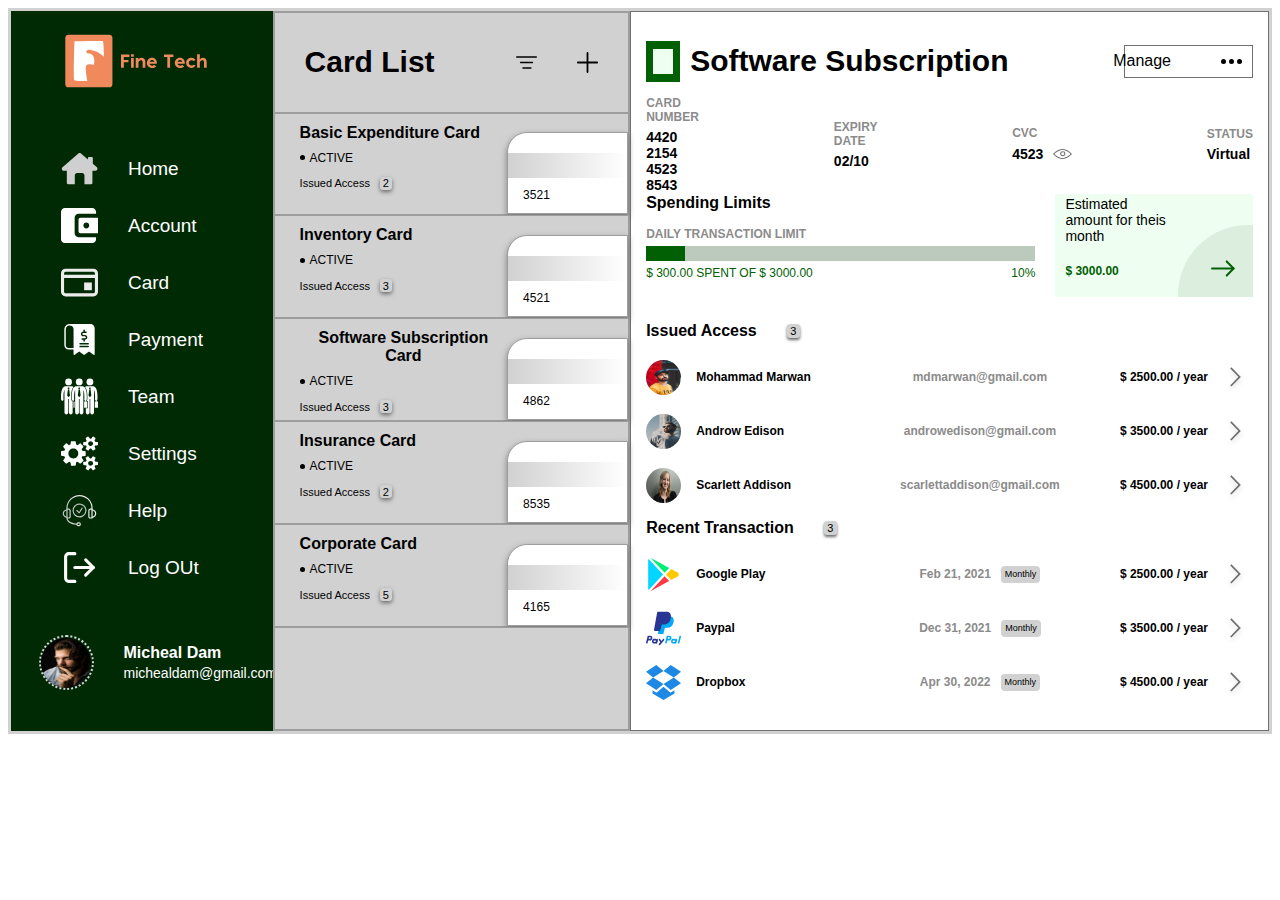
==== index.html @ e35bd16f "added meta data" ====
<!DOCTYPE html>
<html lang="eng">
    <head>
        <title> Fine Tech </title>
        <meta charset="utf-8">
        <meta name="viewport" content="width=device-width, initial-scale=1">
        <link rel="stylesheet" href="Style.css">
        
    </head>

    <body id="container">
        <div id="left-section">
            <div class="P-logo">
                <img width="150px" height="80px" src="logo.svg" >
            </div>

            <div class="P-manue-bar">
                <button class="button" style="text-decoration:none">
                    <div class="icon">
                        <img width="37px" height="45px" src="Home.svg">
                    </div>
                    <div class="text">Home</div>
                </button>

                <button class="button" style="text-decoration:none">
                    <div class="icon">
                        <img width="37px" height="45px" src="Account.svg">
                    </div>
                    <div class="text">Account</div>
                </button>

                <button class="button" style="text-decoration:none">
                    <div class="icon">
                        <img width="37px" height="45px" src="Card.svg">
                    </div>
                    <div class="text">Card</div>
                </button>

                <button class="button" style="text-decoration:none">
                    <div class="icon">
                        <img width="37px" height="45px" src="Payment (2).svg">
                    </div>
                    <div class="text">Payment</div>
                </button>

                <button class="button" style="text-decoration:none">
                    <div class="icon">
                        <img width="37px" height="45px" src="Team.svg">
                    </div>
                    <div class="text">Team</div>
                </button>

                <button class="button" style="text-decoration:none">
                    <div class="icon">
                        <img width="37px" height="45px" src="Settings.svg">
                    </div>
                    <div class="text">Settings</div>
                </button>

                <button class="button" style="text-decoration:none">
                    <div class="icon">
                        <img width="37px" height="45px" src="Help.svg">
                    </div>
                    <div class="text">Help</div>
                </button>

                <button class="button" style="text-decoration:none">
                    <div class="icon">
                        <img width="37px" height="45px" src="Log out.svg">
                    </div>
                    <div class="text">Log OUt</div>
                </button>
            </div>

            <div class="P-profile">
                <div class="Profile">
                    <div class="profile-picture">
                        <img width="50px" height="50px" style="border-radius: 200px;" src="Micheal Dam.jpg">
                    </div>
                    <div class="name-email">
                        <div class="profile-name"> Micheal Dam </div>
                        <div class="profile-email"> michealdam@gmail.com </div>
                    </div>
                </div>
            </div>
        </div>

        <div id="middle-section">
            <div class="card-header">
                <div class="card-list"> Card List </div>
                <div class="P-filter-add">
                    <div class="filter-add">
                        <img width="21px" height="21px" src="filter.svg">
                        <img width="21px" height="21px" src="add.svg">
                    </div>
                </div>
            </div>

            <button class="card">
                <div class="card-name">
                    <div class="card-child-1">
                        <div class="card-title"> Basic Expenditure Card </div>
                        <div class="card-status">
                            <div class="bullet-point"> </div>
                            <P class="status"> ACTIVE </P>
                        </div>
                    </div>

                    <div class="card-child-2">
                        <div class="issued-access"> Issued Access </div>
                        <div class="access">
                            <div class="access-num">2</div>
                        </div>
                    </div>
                </div>

                <div class="card-pic">
                    <div class="main-card">
                        <div class="gradiant"></div>
                        <div class="card-code">3521</div>
                    </div>
                </div>
            </button>

            <button class="card">
                <div class="card-name">
                    <div class="card-child-1">
                        <div class="card-title"> Inventory Card </div>
                        <div class="card-status">
                            <div class="bullet-point"> </div>
                            <P class="status"> ACTIVE </P>
                        </div>
                    </div>

                    <div class="card-child-2">
                        <div class="issued-access"> Issued Access </div>
                        <div class="access">
                            <div class="access-num">3</div>
                        </div>
                    </div>
                </div>

                <div class="card-pic">
                    <div class="main-card">
                        <div class="gradiant"></div>
                        <div class="card-code">4521</div>
                    </div>
                </div>
            </button>

            <button class="card">
                <div class="card-name">
                    <div class="card-child-1">
                        <div class="card-title"> Software Subscription Card </div>
                        <div class="card-status">
                            <div class="bullet-point"> </div>
                            <P class="status"> ACTIVE </P>
                        </div>
                    </div>

                    <div class="card-child-2">
                        <div class="issued-access"> Issued Access </div>
                        <div class="access">
                            <div class="access-num">3</div>
                        </div>
                    </div>
                </div>

                <div class="card-pic">
                    <div class="main-card">
                        <div class="gradiant"></div>
                        <div class="card-code">4862</div>
                    </div>
                </div>
            </button>

            <button class="card">
                <div class="card-name">
                    <div class="card-child-1">
                        <div class="card-title"> Insurance Card </div>
                        <div class="card-status">
                            <div class="bullet-point"> </div>
                            <P class="status"> ACTIVE </P>
                        </div>
                    </div>

                    <div class="card-child-2">
                        <div class="issued-access"> Issued Access </div>
                        <div class="access">
                            <div class="access-num">2</div>
                        </div>
                    </div>
                </div>

                <div class="card-pic">
                    <div class="main-card">
                        <div class="gradiant"></div>
                        <div class="card-code">8535</div>
                    </div>
                </div>
            </button>

            <button class="card">
                <div class="card-name">
                    <div class="card-child-1">
                        <div class="card-title"> Corporate Card </div>
                        <div class="card-status">
                            <div class="bullet-point"> </div>
                            <P class="status"> ACTIVE </P>
                        </div>
                    </div>

                    <div class="card-child-2">
                        <div class="issued-access"> Issued Access </div>
                        <div class="access">
                            <div class="access-num">5</div>
                        </div>
                    </div>
                </div>

                <div class="card-pic">
                    <div class="main-card">
                        <div class="gradiant"></div>
                        <div class="card-code">4165</div>
                    </div>
                </div>
            </button>

            <button class="card">

            </button>
        </div>

        <div id="right-section">
            <div class="p-right-header">
                <div class="icon-software-subscription">
                    <div class="p-icon">
                        <div class="layer1"></div>
                    </div>
                    <div class="software-subscription-text"> Software Subscription </div>
                </div>

                <div class="manage-option">
                    <div class="p-manage-option">
                        <div class="manage-text">Manage</div>
                        <div class="option">
                            <div class="bullet-point"></div>
                            <div class="bullet-point"></div>
                            <div class="bullet-point"></div>
                        </div>
                    </div>
                </div>
            </div>

            <div class="p-card-information">
                <div class="p-text-number">
                    <div class="text-1">CARD NUMBER</div>
                    <div class="text-2">4420 2154 4523 8543</div>
                </div>

                <div class="p-text-expiry-date">
                    <div class="text-1">EXPIRY DATE</div>
                    <div class="text-2">02/10</div>
                </div>

                <div class="p-text-cvc-eye">
                    <div class="text-1">CVC</div>
                    <div class="cvc-eye">
                        <div class="text-2">4523</div>
                        <div class="eye">
                            <img src="Eye.svg">
                        </div>
                    </div>
                </div>

                <div class="p-text-status">
                    <div class="text-1"> STATUS </div>
                    <div class="text-2"> Virtual </div>
                </div>
            </div>

            <div class="p-spending-limits">
                <div class="title-daily-transaction-limit">
                    <div class="section-title">Spending Limits</div>
                    <div class="transaction-limit-bar-spent">
                        <div class="transaction-limit">DAILY TRANSACTION LIMIT</div>
                        <div class="p-bar">
                            <div class="bar"></div>
                        </div>
                        <div class="spent-percentage">
                            <div class="spent"> $ 300.00 SPENT OF $ 3000.00</div>
                            <div class="percentage">10%</div>
                        </div>
                    </div>
                </div>

                <div class="text-estimated-amount-arrow">
                    <div class="text-extimated-ammount">
                        <div class="text-extimated">Estimated amount for theis month</div>
                        <div class="amount">$ 3000.00</div>
                    </div>

                    <div class="p-arrow">
                        <div class="arrow-box">
                            <img class="arrow" src="Arrow.svg">
                        </div>
                    </div>
                </div>
            </div>


            <div class="p-issued-access">
                <div class="p-section-title">
                    <div class="list-title">Issued Access</div>
                    <div class="p-access">
                        <div class="access-num">3</div>
                    </div>
                </div>

                <div class="p-list">
                    <div class="list">
                        <div class="left">
                            <img class="piture" width="35px" height="35px" style="border-radius: 200px;" src="marwan.jpg">
                            <div class="name"> Mohammad Marwan </div>

                        </div>

                        <div class="middle">
                            <div class="email"> mdmarwan@gmail.com </div>
                        </div>

                        <div class="right">
                            <div class="issue-amount">$ 2500.00 / year</div>
                            <div class="box-amount-arrow">
                                <img height="35px" width="35px" src="amount arrow.svg">
                            </div >
                        </div>
                    </div>

                    <div class="list">
                        <div class="left">
                            <img class="piture" width="35px" height="35px" style="border-radius: 200px;" src="androw.jpg">
                            <div class="name"> Androw Edison </div>

                        </div>

                        <div class="middle">
                            <div class="email"> androwedison@gmail.com </div>
                        </div>

                        <div class="right">
                            <div class="issue-amount">$ 3500.00 / year</div>
                            <div class="box-amount-arrow">
                                <img height="35px" width="35px" src="amount arrow.svg">
                            </div >
                        </div>
                    </div>

                    <div class="list">
                        <div class="left">
                            <img class="piture" width="35px" height="35px" style="border-radius: 200px;" src="adison.jpg">
                            <div class="name"> Scarlett Addison </div>

                        </div>

                        <div class="middle">
                            <div class="email"> scarlettaddison@gmail.com </div>
                        </div>

                        <div class="right">
                            <div class="issue-amount">$ 4500.00 / year</div>
                            <div class="box-amount-arrow">
                                <img height="35px" width="35px" src="amount arrow.svg">
                            </div >
                        </div>
                    </div>
                </div>
            </div>

            <div class="p-recent-transaction">
                <div class="p-section-title">
                    <div class="list-title">Recent Transaction</div>
                    <div class="p-access">
                        <div class="access-num">3</div>
                    </div>
                </div>

                <div class="p-list">
                    <div class="list">
                        <div class="left">
                            <img class="piture" width="35px" height="35px" src="1. Google Play.svg">
                            <div class="name"> Google Play </div>

                        </div>

                        <div class="middle">
                            <div class="email"> Feb 21, 2021 </div>
                            <div class="time-perieod">
                                <div class="period">Monthly</div>
                            </div>
                        </div>

                        <div class="right">
                            <div class="issue-amount">$ 2500.00 / year</div>
                            <div class="box-amount-arrow">
                                <img height="35px" width="35px" src="amount arrow.svg">
                            </div >
                        </div>
                    </div>

                    <div class="list">
                        <div class="left">
                            <img class="piture" width="35px" height="35px" src="2. Paypal.svg">
                            <div class="name"> Paypal </div>

                        </div>

                        <div class="middle">
                            <div class="email"> Dec 31, 2021 </div>
                            <div class="time-perieod">
                                <div class="period">Monthly</div>
                            </div>
                        </div>

                        <div class="right">
                            <div class="issue-amount">$ 3500.00 / year</div>
                            <div class="box-amount-arrow">
                                <img height="35px" width="35px" src="amount arrow.svg">
                            </div >
                        </div>
                    </div>

                    <div class="list">
                        <div class="left">
                            <img class="piture" width="35px" height="35px" src="3. Dropbox.svg">
                            <div class="name"> Dropbox </div>

                        </div>

                        <div class="middle">
                            <div class="email"> Apr 30, 2022 </div>
                            <div class="time-perieod">
                                <div class="period">Monthly</div>
                            </div>
                        </div>

                        <div class="right">
                            <div class="issue-amount">$ 4500.00 / year</div>
                            <div class="box-amount-arrow">
                                <img height="35px" width="35px" src="amount arrow.svg">
                            </div >
                        </div>
                    </div>
                </div>
            </div>
        </div>
    </body>
</html>
---- Style.css ----
#container {
    display: flex;
    width: auto;
    height: 720px;
    border: solid #D1D1D1;
}

/* THIS IS FOR LEFT SECTION OF THE WEBSITE */
#left-section {
    display: flex;
    flex-direction: column;
    gap: 40px;
    padding: 5px;
    width: 20%;
    height: auto;
    background-color: #002A04;
}

/* THIS SI FOR THE PARENT CONTAINER OF LOGO  */
.P-logo {
    display: flex;
    align-items: center;
    justify-content: left;
    padding: 5px;
    padding-left: 45px;
    width: auto;
    height: auto;
    
}

/* STYLING FOR THE MANUE BAR IN THE LEFT SECTION */
.P-manue-bar {
    display: flex;
    gap: 12px;
    flex-direction: column;
    align-items: center;
    justify-content: left;
    width: auto;
    height: auto;
}

/* THIS STYLING IS FOR ALL OF THE BUTTONS OF THE MANUE BAR IN THE LEFT SECTION */
button {
    display: flex;
    flex-direction: row;
    gap: 30px;
    width: 100%;
    height: 45px;
    padding: 5px;
    padding-left: 45px;
    align-items: center;
    justify-content: left;
    background-color: transparent;
    outline: transparent;
    border: transparent;
}

.icon {
    filter: invert(100%) sepia(43%) saturate(2%) hue-rotate(315deg) brightness(107%) contrast(101%);
    display: flex;
    align-items: center;
    justify-content: left;
}

.text {
    font-family: 'Segoe UI', Tahoma, Geneva, Verdana, sans-serif;
    font-size: 19px;
    font-weight: normal;
    color: white;
}

.P-profile {
    display: flex;
    flex-direction: column;
    align-items: center;
    justify-content: left;
    width: auto;
}

.Profile {
    display: flex;
    flex-direction: row;
    gap: 30px;
    width: 100%;
    padding: 5px;
    padding-left: 50px;
    align-items: center;
    justify-content: left;
}

.profile-picture {
    display: flex;
    align-items: center;
    justify-content: left;
    width: 51px;
    height: 51px;
    border: dotted rgb(213, 213, 213);
    border-width: 2px;
    border-radius: 200px;
}

.name-email {
    display: flex;
    flex-direction: column;
    gap: 3px;
    align-items: left;
    justify-content: center;
}

.profile-name {
    font-family: 'Segoe UI', Tahoma, Geneva, Verdana, sans-serif;
    font-size: 16px;
    font-weight: bold;
    color: white;
}

.profile-email {
    font-family: 'Segoe UI', Tahoma, Geneva, Verdana, sans-serif;
    font-size: 14px;
    color: white;
}

/* Created hover effect for the left section of the website */
.button:hover {
    background-color: #02840f;
    cursor: pointer;
}
.profile-picture:hover {
    cursor: pointer;
}
.profile-name:hover {
    cursor: pointer;
}



/* Styling for the Middle Section of the Website */
#middle-section {
    display: flex;
    flex-direction: column;
    width: 30%;
    height: auto;
    border: 1px solid #9D9D9D;

}

.card-header {
    display: flex;
    flex-direction: row;
    padding: 15px;
    padding-left: 30px;
    align-items: center;
    width: auto;
    height: 10%;
    border: 1px solid #9D9D9D;
    background-color: #D1D1D1;
}

.card-list {
    width: 45%;
    display: flex;
    align-items: center;
    justify-content: left;
    font-family: 'Segoe UI', Tahoma, Geneva, Verdana, sans-serif;
    font-size: 30px;
    font-weight: bold;
}

.P-filter-add {
    display: flex;
    align-items: center;
    justify-content: right;
    width: 50%;
}

.filter-add {
    display: flex;
    flex-direction: row;
    align-items: center;
    justify-content: right;
    gap: 40px;
}

.card {
    display: flex;
    flex-direction: row;
    align-items: center;
    width: auto;
    height: 15%;
    gap: 0px;
    padding: 0px;
    border: 1px solid #9D9D9D;
    background-color: #D1D1D1;
}

.card-name {
    display: flex;
    flex-direction: column;
    align-items: center;
    justify-content: left;
    padding-left: 25px;
    width: 60%;
    height: 100%;
}

.card-child-1 {
    display: flex;
    flex-direction: column;
    align-items: left;
    justify-content: left;
    width: 100%;
    height: auto;
    gap: 0px;
    padding-top: 10px;
}

.card-child-2 {
    display: flex;
    flex-direction: row;
    width: 100%;
    height: auto;
    gap: 10px;
    align-items: center;
    justify-content: left;
}

.card-title {
    font-family: 'Segoe UI', Tahoma, Geneva, Verdana, sans-serif;
    font-size: 16px;
    color: black;
    font-weight: bold;
    display: flex;
    align-items: center;
    justify-content: left;
}

.card-status {
    display: flex;
    align-items: center;
    flex-direction: row;
    justify-content: left;
    gap: 5px;
    margin-top: -3px;
}

.bullet-point {
    width: 5px;
    height: 5px;
    background-color: black;
    border-radius: 200px;
}

.status {
    font-family: 'Segoe UI', Tahoma, Geneva, Verdana, sans-serif;
    font-size: 12px;
    color: black;
}

.issued-access {
    display: flex;
    align-items: center;
    justify-content: left;
    font-family: 'Segoe UI', Tahoma, Geneva, Verdana, sans-serif;
    font-size: 11px;
    color: black;
}

.access {
    width: 8px;
    height: 9px;
    border-radius: 3px;
    display: flex;
    align-items: center;
    justify-content: center;
    padding: 2px;
    color: black;
    background-color: #D1D1D1;
    box-shadow: 0px 2px 4px #6C6A6A;
    font-family: 'Segoe UI', Tahoma, Geneva, Verdana, sans-serif;
    font-size: 11px;
}

.card-pic {
    display: flex;
    align-items: flex-end;
    justify-content: right;
    width: 35%;
    height: 100%;
}

.main-card {
    width: 100%;
    height: 60%;
    background-color: white;
    border: 1px solid #9D9D9D;
    box-shadow: 0px 3px 6px #797979;
    border-top-left-radius: 20px;
    display: flex;
    flex-direction: column;
    gap: 10px;
    padding-top: 20px;
    justify-content: left;
}

.gradiant {
    display: flex;
    width: 100%;
    height: 25px;
    background: linear-gradient(90deg, #D1D1D1, white);
}

.card-code {
    display: flex;
    width: 100%;
    height: auto;
    align-items: center;
    justify-content: left;
    font-family: 'Segoe UI', Tahoma, Geneva, Verdana, sans-serif;
    font-size: 12px;
    color: black;
    padding-left: 15px;
}
/* creating hover effect over the card */
.card:hover {
    background-color: #03351C;
    cursor: pointer;
}
.card:hover .card-title {
    color: white;
    cursor: pointer;
}
.card:hover .bullet-point {
    background-color: white;
    cursor: pointer;
}
.card:hover .status {
    color: white;
    cursor: pointer;
}
.card:hover .issued-access {
    color: white;
    cursor: pointer;
}
.card:hover .access {
    background-color: #D1D1D1;
    color: #03351C;
    cursor: pointer;
}
.card:hover .main-card {
    background-color: #3E7665;
}
.card:hover .gradiant {
    background: linear-gradient(90deg, #024A33, #3E7665);
}
.card:hover .card-code {
    color: white;
}



/* Styling for the Right Section of the Website */
#right-section {
    display: flex;
    flex-direction: column;
    gap: 25px;
    width: 50%;
    height: auto;
    border: 1px solid #707070;
    padding: 15px;
}
/* Header */
.p-right-header {
    display: flex;
    flex-direction: row;
    align-items: center;
    width: 100%;
    height: 10%;
}

.icon-software-subscription {
    display: flex;
    flex-direction: row;
    gap: 10px;
    align-items: center;
    justify-content: left;
    width: 70%;
    height: 100%;
}

.p-icon {
    display: flex;
    align-items: center;
    justify-content: center;
    width: 8%;
    height: 60%;
    background-color: #006003;
}

.layer1 {
    display: flex;
    align-items: center;
    justify-content: center;
    width: 60%;
    height: 60%;
    background-color: #EEFFF1;
}

.software-subscription-text {
    display: flex;
    align-items: center;
    justify-content: left;
    font-family: 'Segoe UI', Tahoma, Geneva, Verdana, sans-serif;
    font-size: 30px;
    font-weight: bold;
    height: 100%;
}

.manage-option {
    display: flex;
    flex-direction: row;
    align-items: center;
    justify-content: right;
    width: 30%;
    height: 100%;
}

.p-manage-option {
    display: flex;
    flex-direction: row;
    align-items: center;
    justify-content: right;
    gap: 40px;
    width: 70%;
    height: 45%;
    border: 1px solid #707070;
}

.manage-text {
    display: flex;
    align-items: center;
    justify-content: left;
    font-family: 'Segoe UI', Tahoma, Geneva, Verdana, sans-serif;
    font-size: 16px;
    color: black;
    height: 100%;
    padding-left: 10px;
    padding-right: 10px;
}

.option {
    display: flex;
    flex-direction: row;
    align-items: center;
    justify-content: right;
    gap: 3px;
    height: 100%;
    padding-right: 10px;
}


/* Styling code for Card Information section of the right section of the website */
.p-card-information {
    display: flex;
    flex-direction: row;
    align-items: center;
    justify-content: center;
    gap: 135px;
    width: 100%;
    height: 7%;
}

.p-text-number {
    display: flex;
    flex-direction: column;
    gap: 5px;
    align-items: left;
    justify-content: center;
    width: auto;
    height: 100%;
}

.p-text-expiry-date {
    display: flex;
    flex-direction: column;
    gap: 5px;
    align-items: left;
    justify-content: center;
    width: auto;
    height: 100%;
}

.p-text-cvc-eye {
    display: flex;
    flex-direction: column;
    gap: 5px;
    align-items: left;
    justify-content: center;
    width: auto;
    height: 100%;
}

.cvc-eye {
    display: flex;
    flex-direction: row;
    align-items: center;
    justify-content: left;
    gap: 10px;
}

.p-text-status {
    display: flex;
    flex-direction: column;
    gap: 5px;
    align-items: right;
    justify-content: center;
    width: auto;
    height: 100%;
}

.text-1 {
    font-family: 'Segoe UI', Tahoma, Geneva, Verdana, sans-serif;
    font-size: 12px;
    font-weight: bold;
    color: #8B8B8B;
}

.text-2 {
    font-family: 'Segoe UI', Tahoma, Geneva, Verdana, sans-serif;
    font-size: 14px;
    font-weight: bold;
    color: black;
}

/* Created hover effects for right section of the website */
.p-manage-option:hover {
    background-color: #e9e9e9;
    cursor: pointer;
}

.eye:hover {
    cursor: pointer;
}



/* Styling code for Spending Limits section of the right section of the website */
.p-spending-limits {
    display: flex;
    flex-direction: row;
    gap: 20px;
    align-items: center;
    justify-content: center;
    width: 100%;
    height: 15%;
}

.title-daily-transaction-limit {
    display: flex;
    flex-direction: column;
    align-items: center;
    justify-content: left;
    gap: 15px;
    width: 65%;
    height: 100%;

}

.section-title {
    display: flex;
    flex-direction: row;
    align-items: center;
    justify-content: left;
    color: black;
    font-family: 'Segoe UI', Tahoma, Geneva, Verdana, sans-serif;
    font-size: 16px;
    font-weight: bold;
    height: auto;
    width: 100%;
}

.transaction-limit-bar-spent {
    display: flex;
    flex-direction: column;
    gap: 5px;
    width: 100%;
    height: 70%;
}

.transaction-limit {
    display: flex;
    flex-direction: row;
    align-items: center;
    justify-content: left;
    width: 100%;
    height: auto;
    font-family: 'Segoe UI', Tahoma, Geneva, Verdana, sans-serif;
    font-size: 12px;
    font-weight: bold;
    color: #8B8B8B;
}

.p-bar {
    display: flex;
    flex-direction: row;
    align-items: center;
    justify-content: left;
    width: 100%;
    height: 15px;
    background-color: #BBCABC;
}

.bar {
    display: flex;
    flex-direction: row;
    align-items: center;
    justify-content: left;
    width: 10%;
    height: 100%;
    background-color: #006003;
}

.spent-percentage {
    display: flex;
    flex-direction: row;
    align-items: center;
    justify-content: left;
    width: 100%;
    height: auto;
}

.spent {
    display: flex;
    flex-direction: row;
    align-items: center;
    justify-content: left;
    width: 50%;
    height: 100%;
    font-family: 'Segoe UI', Tahoma, Geneva, Verdana, sans-serif;
    font-size: 12px;
    color: #006003;
}

.percentage {
    display: flex;
    flex-direction: row;
    align-items: center;
    justify-content: right;
    width: 50%;
    height: 100%;
    font-family: 'Segoe UI', Tahoma, Geneva, Verdana, sans-serif;
    font-size: 12px;
    color: #006003;
}


.text-estimated-amount-arrow {
    display: flex;
    flex-direction: row;
    align-items: center;
    justify-content: left;
    width: 33%;
    height: 100%;
    background-color: #EEFFF1;
}

.text-extimated-ammount {
    display: flex;
    flex-direction: column;
    align-items: center;
    justify-content: left;
    padding-left: 10px;
    width: 60%;
    height: 100%;
}

.text-extimated {
    display: flex;
    flex-direction: row;
    align-items: center;
    justify-content: left;
    width: 100%;
    height: 50%;
    font-family: 'Segoe UI', Tahoma, Geneva, Verdana, sans-serif;
    font-size: 14px;
    color: black;
}

.amount {
    display: flex;
    flex-direction: row;
    align-items: center;
    justify-content: left;
    width: 100%;
    height: 50%;
    font-family: 'Segoe UI', Tahoma, Geneva, Verdana, sans-serif;
    font-size: 12px;
    color: #006003;
    font-weight: bold;
}

.p-arrow {
    display: flex;
    flex-direction: row;
    align-items: flex-end;
    justify-content: right;
    width: 40%;
    height: 100%;
}

.arrow-box {
    display: flex;
    align-items: center;
    justify-content: center;
    width: 100%;
    height: 65%;
    padding-top: 5px;
    border-top-left-radius: 70px;
    background-color: #DCEFDE;
}

.arrow {
    margin-left: 15px;
    margin-top: 10px;
}

/* Created hover effect for the Spending Limit section in the right section of the website */
.arrow-box:hover {
    background-color: #bcecc1;
    cursor: pointer;
}


/* Styling code for the Issued Access section of the right section of the website */
.p-issued-access {
    display: flex;
    flex-direction: column;
    gap: 17px;
    align-items: center;
    justify-content: left;
    width: 100%;
    height: 25%;
}

.p-section-title {
    display: flex;
    flex-direction: row;
    gap: 30px;
    align-items: center;
    justify-content: left;
    width: 100%;
    height: 12%;
}

.list-title {
    display: flex;
    flex-direction: row;
    align-items: center;
    justify-content: left;
    color: black;
    font-family: 'Segoe UI', Tahoma, Geneva, Verdana, sans-serif;
    font-size: 16px;
    font-weight: bold;
    height: 100%;
    width: auto;
}

.p-access {
    width: 9px;
    height: 10px;
    border-radius: 3px;
    display: flex;
    align-items: center;
    justify-content: center;
    padding: 2px;
    color: black;
    background-color: #D1D1D1;
    box-shadow: 0px 2px 3px #6C6A6A;
    font-family: 'Segoe UI', Tahoma, Geneva, Verdana, sans-serif;
    font-size: 11px;
}

.p-list {
    display: flex;
    flex-direction: column;
    gap: 14px;
    justify-content: flex-start;
    height: 80%;
    width: 100%;
}

.list {
    display: flex;
    flex-direction: row;
    align-items: center;
    justify-content: center;
    width: 100%;
    height: auto;
}

.left {
    display: flex;
    flex-direction: row;
    gap: 15px;
    align-items: center;
    justify-content: left;
    width: 40%;
    height: 100%;
}

.name {
    display: flex;
    flex-direction: row;
    align-items: center;
    justify-content: left;
    font-family: 'Segoe UI', Tahoma, Geneva, Verdana, sans-serif;
    font-size: 12px;
    font-weight: bold;
    color: black;
}

/* Hover effect over name */
.name:hover {
    cursor: pointer;
    color: #6a6a6a;
}

.middle {
    display: flex;
    flex-direction: row;
    gap: 10px;
    align-items: center;
    justify-content: center;
    width: 30%;
    height: 100%;
}

.email {
    display: flex;
    flex-direction: row;
    align-items: center;
    justify-content: center;
    font-family: 'Segoe UI', Tahoma, Geneva, Verdana, sans-serif;
    font-size: 12px;
    font-weight: bold;
    color: #8B8B8B;
}

/* Hover effect over email */
.email:hover {
    cursor: pointer;
    color: #6a6a6a;
}

.right {
    display: flex;
    flex-direction: row;
    gap: 10px;
    align-items: center;
    justify-content: right;
    width: 30%;
    height: 100%;
}

.issue-amount {
    display: flex;
    flex-direction: row;
    align-items: center;
    justify-content: right;
    font-family: 'Segoe UI', Tahoma, Geneva, Verdana, sans-serif;
    font-size: 12px;
    color: black;
    font-weight: bold;
}

.box-amount-arrow {
    display: flex;
    flex-direction: row;
    align-items: center;
    justify-content: right;
    height: 90%;
    width: auto;
    padding-top: 5px;

}



/* Styling code for the Recent Transaction section of the right section of the website */
.p-recent-transaction {
    display: flex;
    flex-direction: column;
    gap: 17px;
    align-items: center;
    justify-content: left;
    width: 100%;
    height: 25%;
}

.time-perieod {
    display: flex;
    flex-direction: row;
    align-items: center;
    justify-content: center;
    width: auto;
    height: auto;
    background-color: #D1D1D1;
    border-radius: 4px;
    padding: 3px;
}

.period {
    display: flex;
    flex-direction: row;
    align-items: center;
    justify-content: left;
    font-family: 'Segoe UI', Tahoma, Geneva, Verdana, sans-serif;
    font-size: 9px;
    color: black;
    margin-right: 1px;
    margin-left: 1px;
    margin-bottom: 1px;
}

.time-perieod:hover {
    background-color: #b8b8b8;
    cursor: pointer;
}
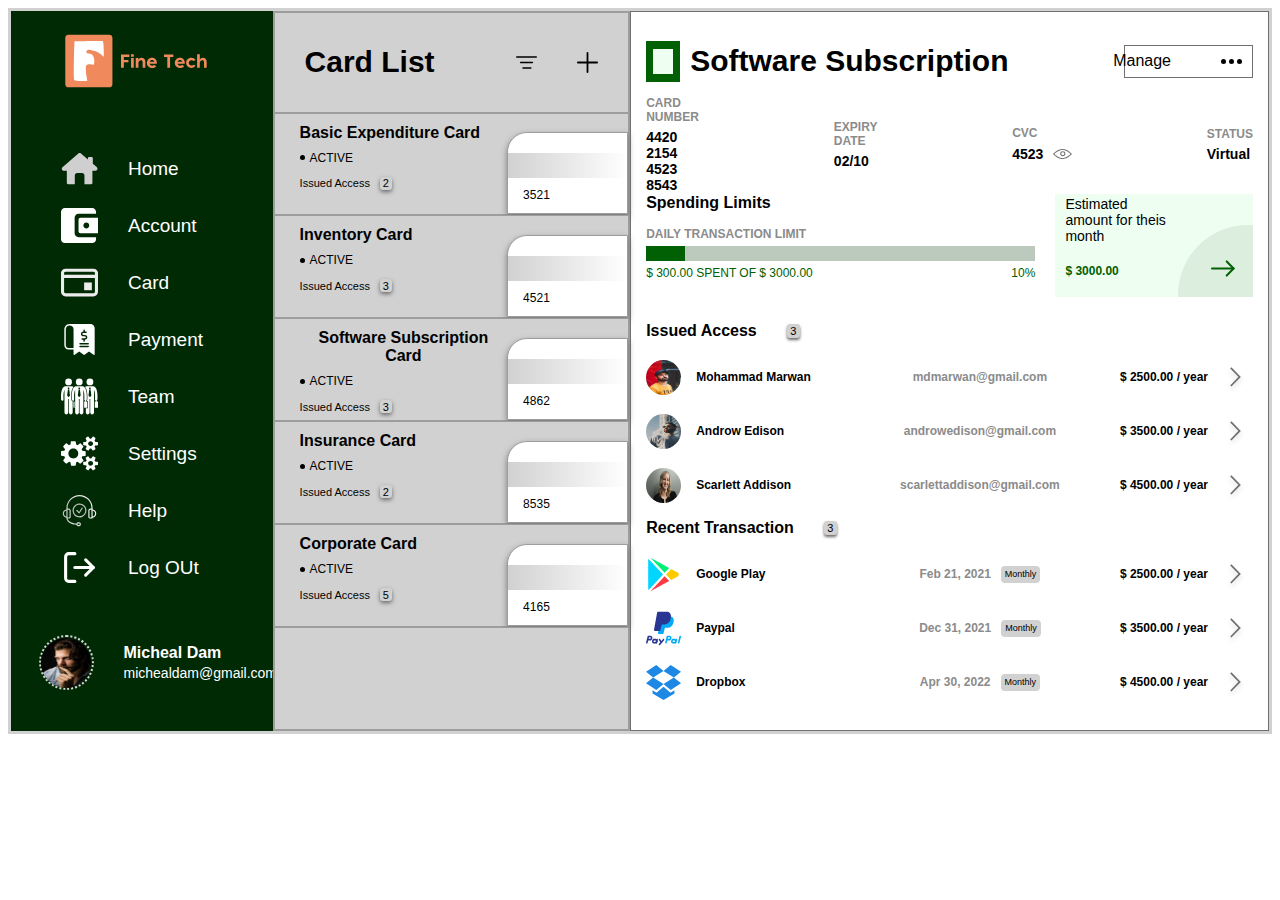
==== commit c11b8214: "Removed meta data" ====
--- a/index.html
+++ b/index.html
@@ -2,8 +2,6 @@
 <html lang="eng">
     <head>
         <title> Fine Tech </title>
-        <meta charset="utf-8">
-        <meta name="viewport" content="width=device-width, initial-scale=1">
         <link rel="stylesheet" href="Style.css">
         
     </head>
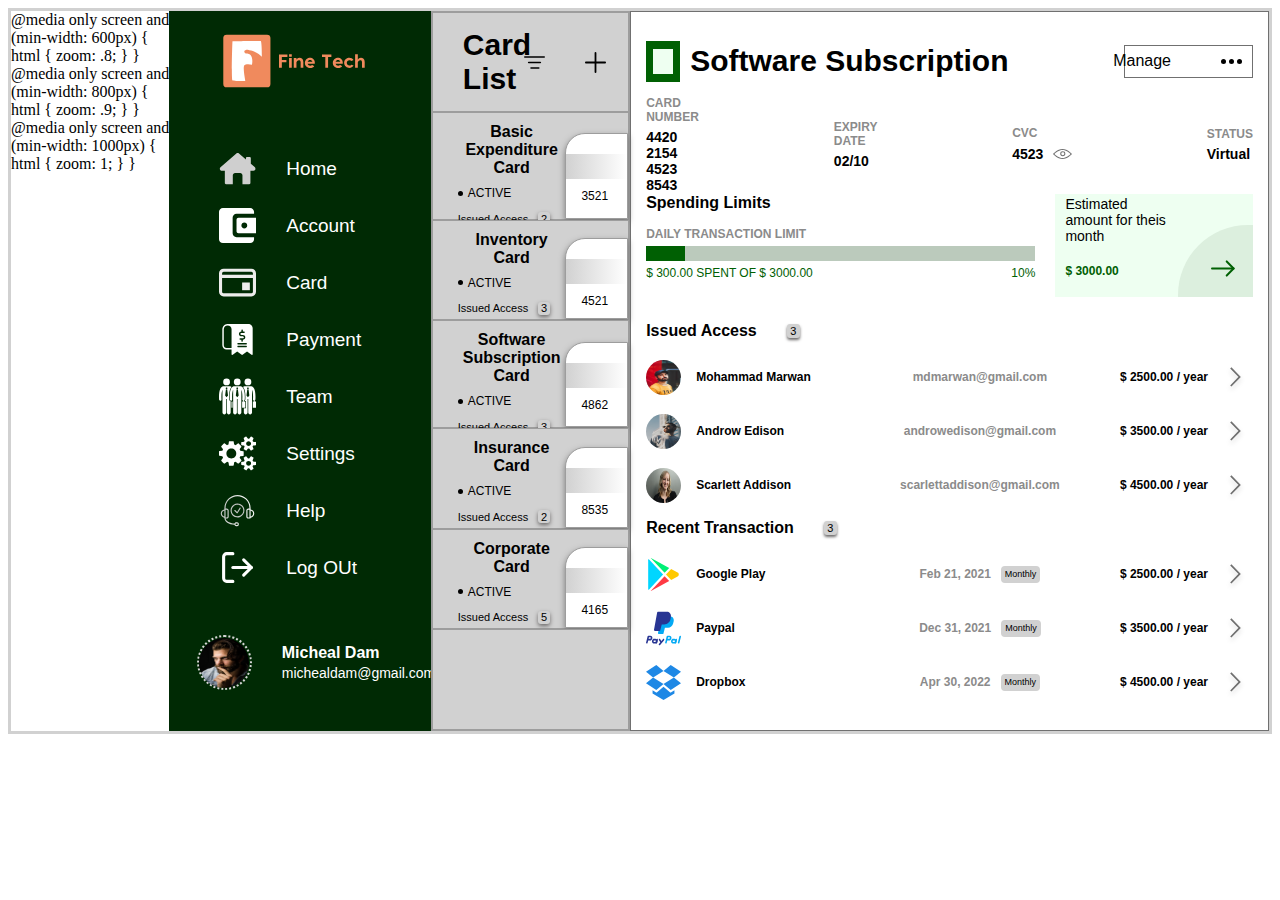
==== commit 846cb79c: "Added zoop properties" ====
--- a/index.html
+++ b/index.html
@@ -3,6 +3,23 @@
     <head>
         <title> Fine Tech </title>
         <link rel="stylesheet" href="Style.css">
+	@media only screen and (min-width: 600px) {
+      	html {
+        zoom: .8;
+     	 }
+    	}
+
+    @media only screen and (min-width: 800px) {
+      html {
+        zoom: .9;        
+      }
+    }
+
+    @media only screen and (min-width: 1000px) {
+      html {
+        zoom: 1;
+      }
+    }
         
     </head>
 
@@ -453,4 +470,4 @@
             </div>
         </div>
     </body>
-</html>+</html>
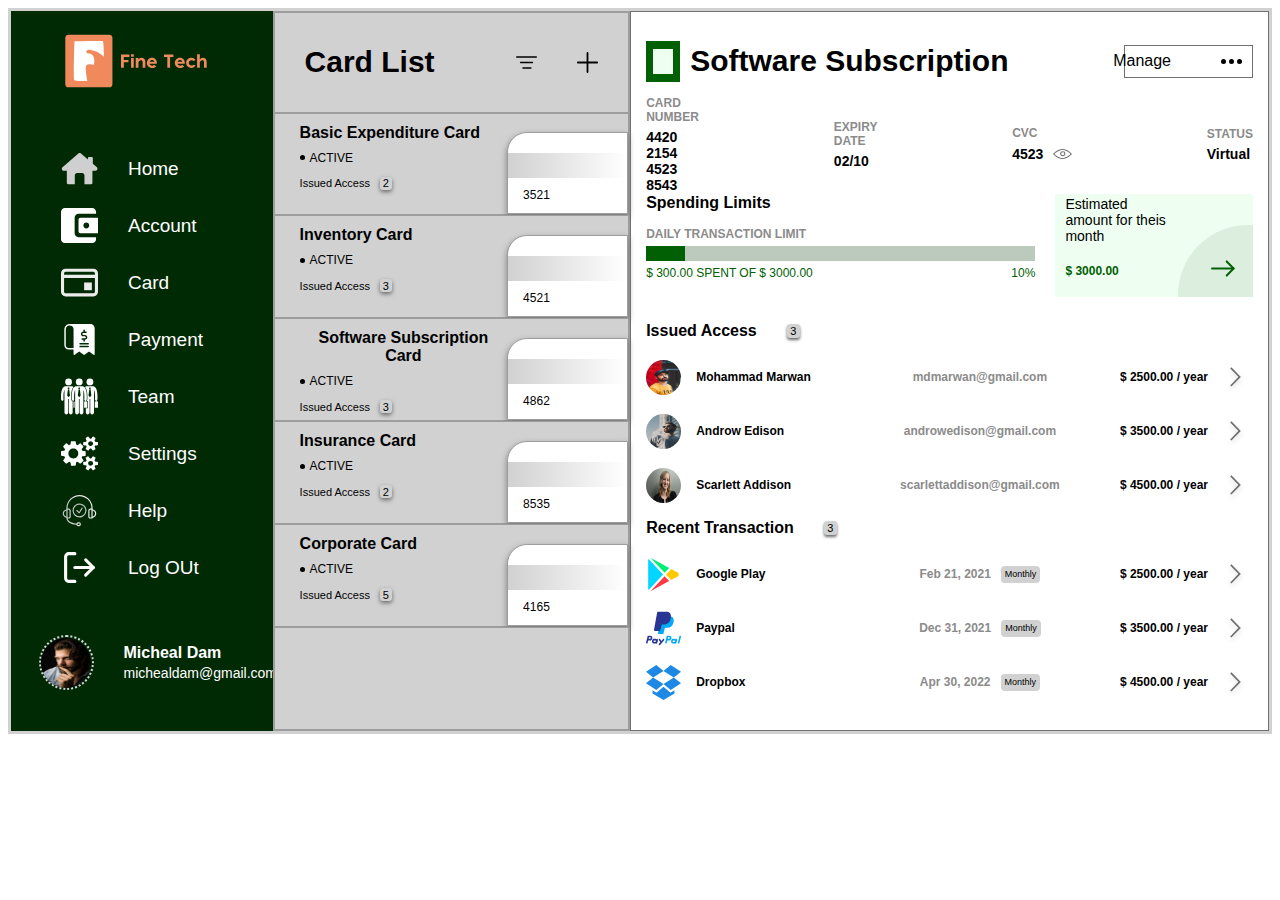
==== commit f4b2d1ee: "Added media query for zoom properties" ====
--- a/index.html
+++ b/index.html
@@ -3,7 +3,8 @@
     <head>
         <title> Fine Tech </title>
         <link rel="stylesheet" href="Style.css">
-	@media only screen and (min-width: 600px) {
+	<style>
+		@media only screen and (min-width: 600px) {
       	html {
         zoom: .8;
      	 }
@@ -20,6 +21,7 @@
         zoom: 1;
       }
     }
+	</style>
         
     </head>
 
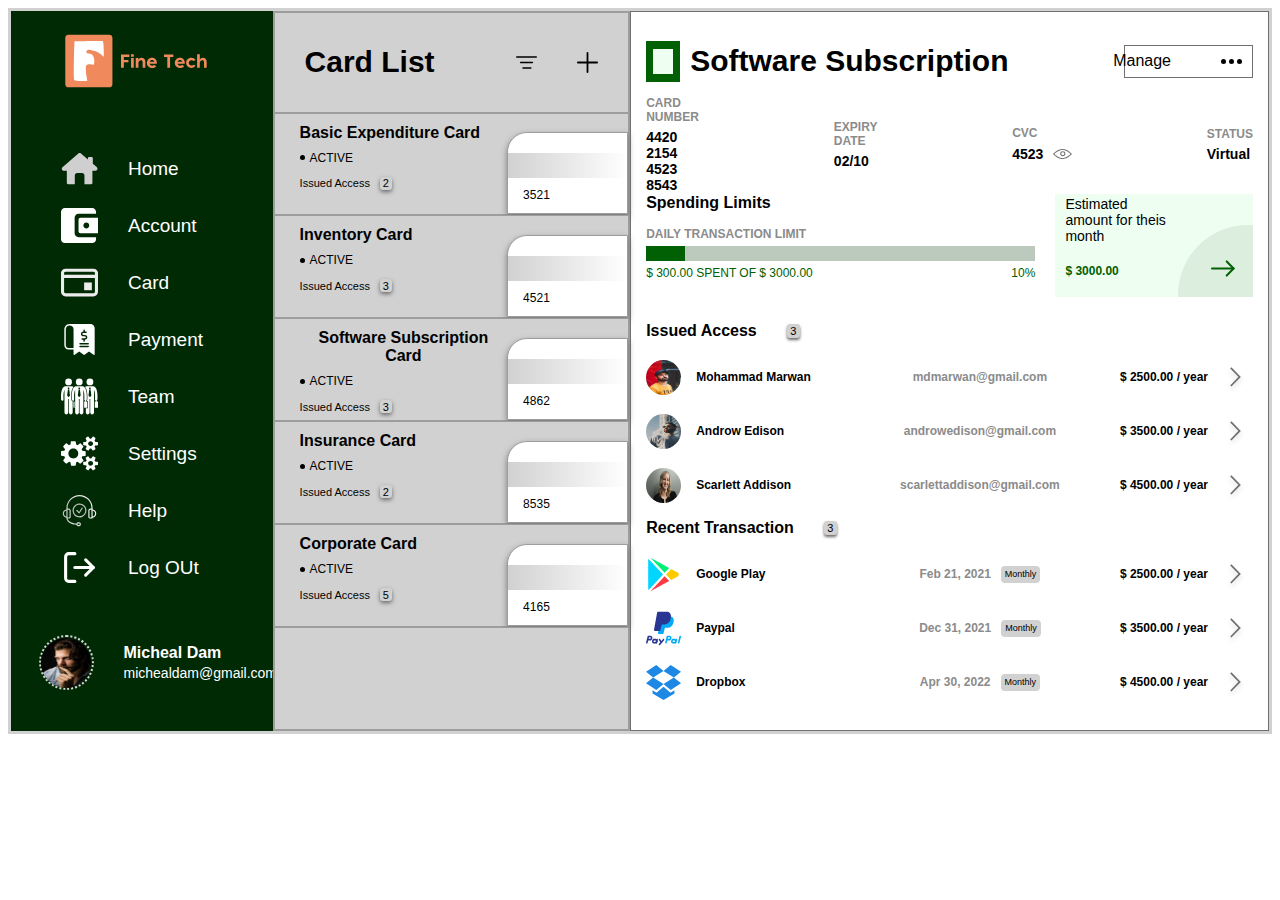
==== commit dac3b829: "added another media" ====
--- a/index.html
+++ b/index.html
@@ -4,6 +4,12 @@
         <title> Fine Tech </title>
         <link rel="stylesheet" href="Style.css">
 	<style>
+		@media only screen and (min-width: 400px) {
+      	html {
+        zoom: .4;
+     	 }
+    	}
+		
 		@media only screen and (min-width: 600px) {
       	html {
         zoom: .8;
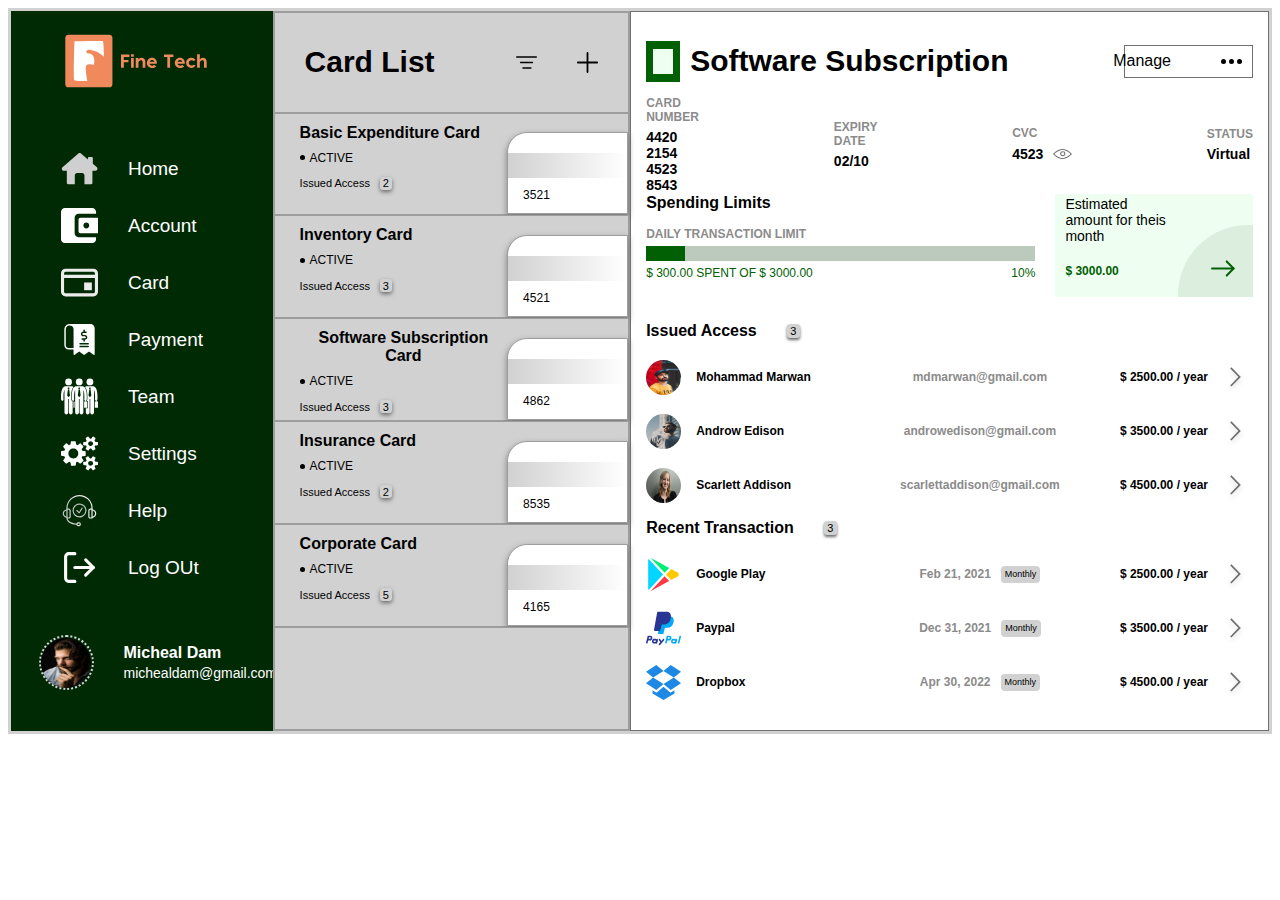
==== commit a3176c92: "added a media of (min-width: 300px)" ====
--- a/index.html
+++ b/index.html
@@ -3,31 +3,39 @@
     <head>
         <title> Fine Tech </title>
         <link rel="stylesheet" href="Style.css">
-	<style>
-		@media only screen and (min-width: 400px) {
-      	html {
-        zoom: .4;
-     	 }
-    	}
-		
-		@media only screen and (min-width: 600px) {
-      	html {
-        zoom: .8;
-     	 }
-    	}
-
-    @media only screen and (min-width: 800px) {
-      html {
-        zoom: .9;        
-      }
-    }
-
-    @media only screen and (min-width: 1000px) {
-      html {
-        zoom: 1;
-      }
-    }
-	</style>
+        <style>
+            @media (min-width: 300px) {
+                html{
+                    zoom: 0.2;
+                }
+            }
+            @media (min-width: 400px) {
+                html{
+                    zoom: 0.4;
+                }
+            }
+            @media (min-width: 500px) {
+                html{
+                    zoom: 0.6;
+                }
+            }
+            @media (min-width:600px) {
+                html{
+                    zoom: 0.7;
+                }
+            }
+            @media (min-width:900px) {
+                html{
+                    zoom: 0.9;
+                }
+            }
+            @media (min-width:1000px) {
+                html{
+                    zoom: 1;
+                }
+            }
+            
+        </style>
         
     </head>
 
@@ -478,4 +486,4 @@
             </div>
         </div>
     </body>
-</html>
+</html>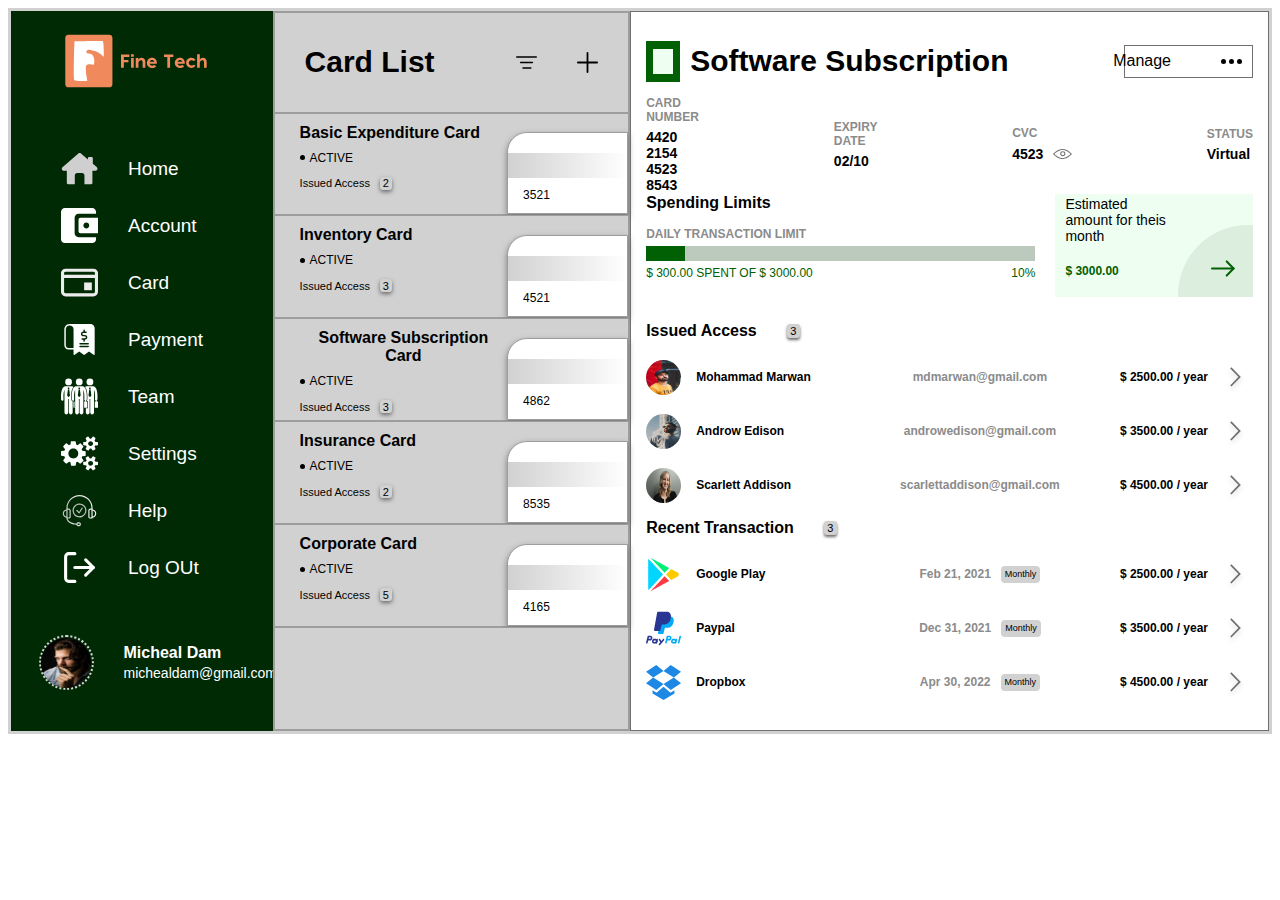
==== commit 94c65672: "resolved merging error" ====
--- a/index.html
+++ b/index.html
@@ -34,9 +34,7 @@
                     zoom: 1;
                 }
             }
-            
         </style>
-        
     </head>
 
     <body id="container">
@@ -486,4 +484,4 @@
             </div>
         </div>
     </body>
-</html>+</html>
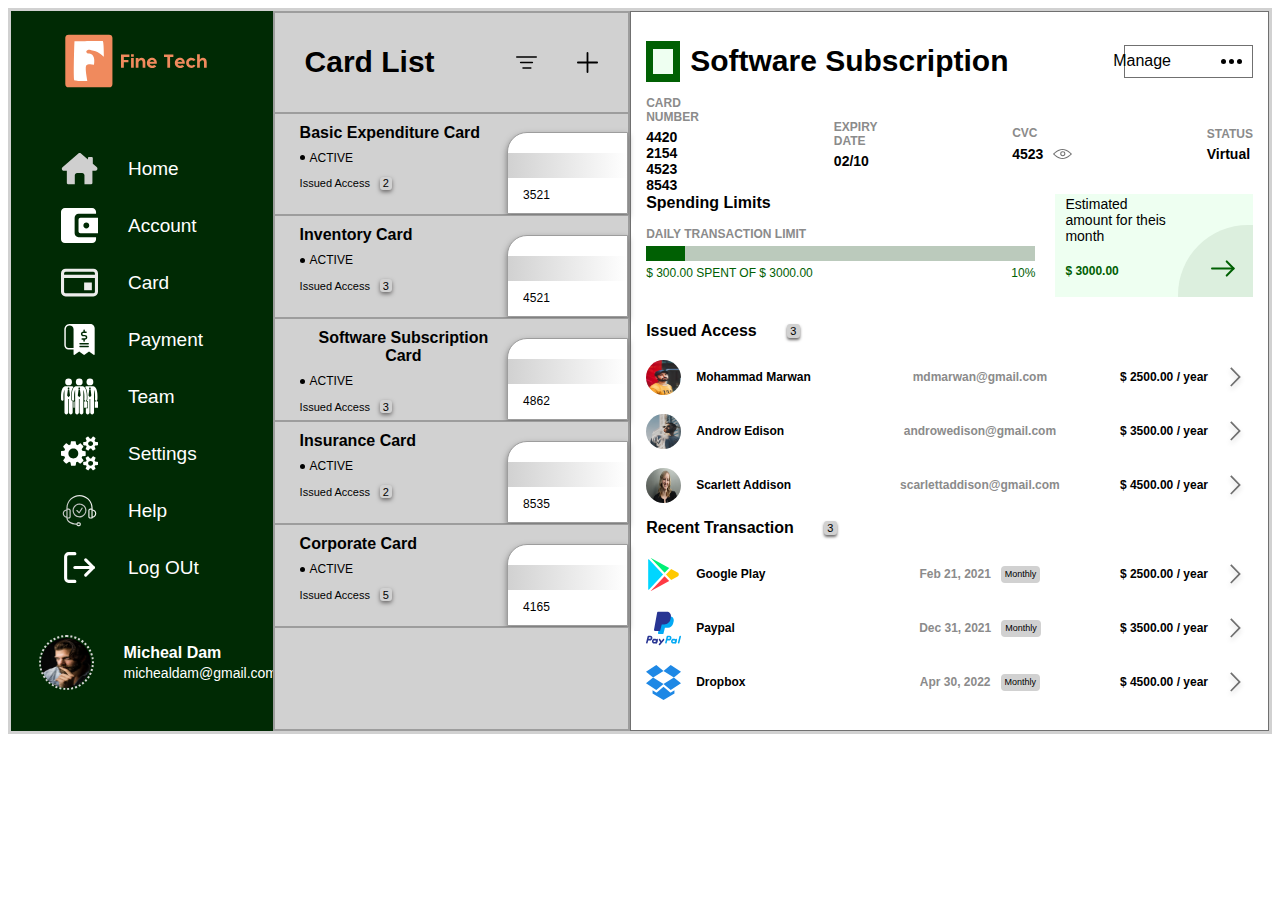
==== commit 90210595: "added a media : min-width of 200px" ====
--- a/index.html
+++ b/index.html
@@ -4,6 +4,11 @@
         <title> Fine Tech </title>
         <link rel="stylesheet" href="Style.css">
         <style>
+            @media (min-width: 200px) {
+                html{
+                    zoom: 0.1;
+                }
+            }
             @media (min-width: 300px) {
                 html{
                     zoom: 0.2;
